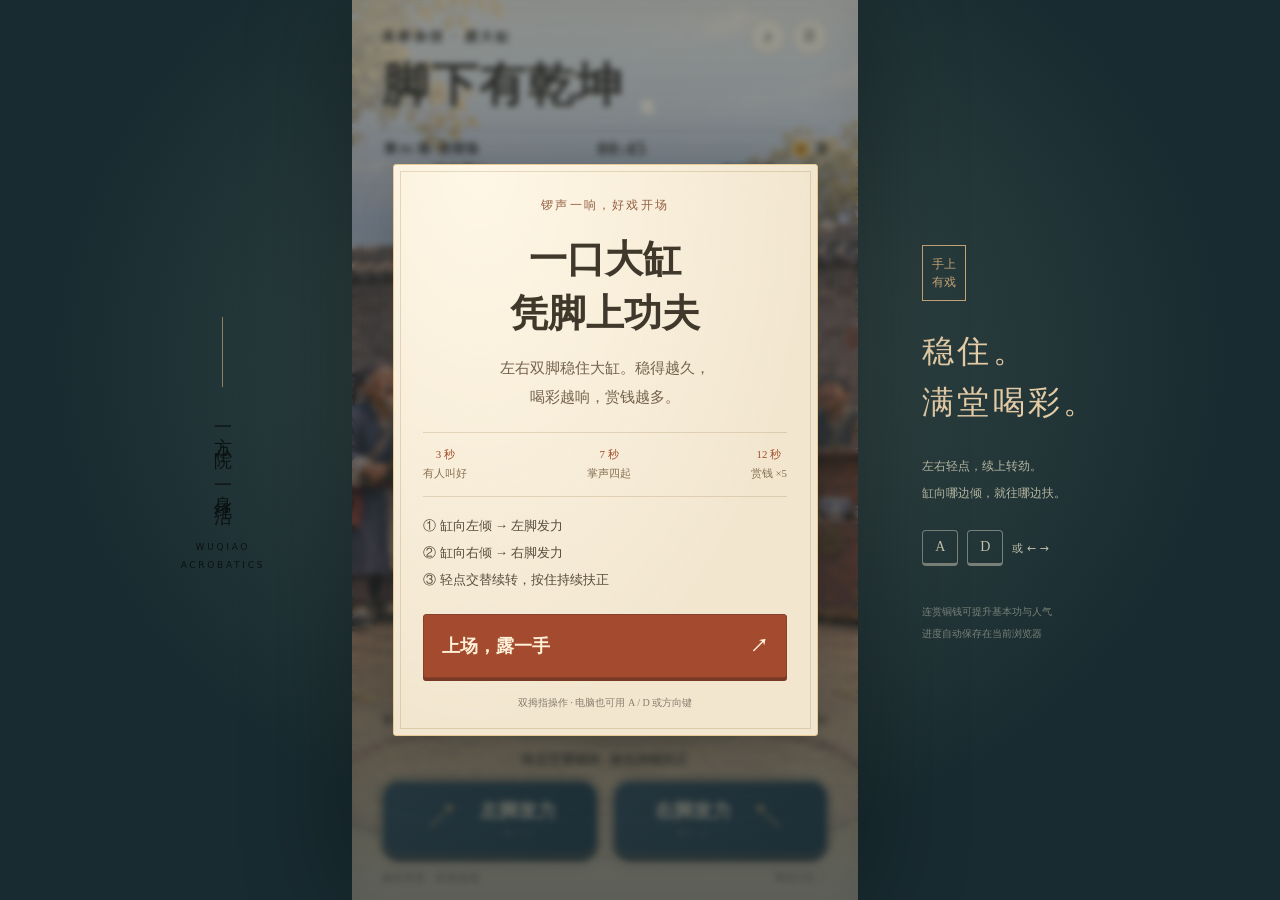
==== wuqiao-offline.html @ 646e7feb "Publish portable Wuqiao acrobatics game and offline demo" ====
<!doctype html>
<html lang="zh-CN">
<head>
  <meta charset="UTF-8"><meta name="viewport" content="width=device-width, initial-scale=1, viewport-fit=cover, maximum-scale=1">
  <meta name="theme-color" content="#243b44"><meta name="description" content="以吴桥蹬大缸为灵感的双指平衡游戏。稳住大缸，赢得满堂彩。">
  <title>脚下有乾坤 · 吴桥蹬大缸</title>
  <link rel="icon" href="data:image/svg+xml,%3Csvg xmlns='http://www.w3.org/2000/svg' viewBox='0 0 80 80'%3E%3Crect width='80' height='80' rx='20' fill='%23243b44'/%3E%3Ctext x='40' y='55' text-anchor='middle' font-size='48' fill='%23edc584'%3E技%3C/text%3E%3C/svg%3E">
  <style>600;700;800;900&display=swap');
:root{color-scheme:light;--ink:#263e47;--paper:#f7e8cd;--gold:#ebbf71;--red:#a1432b;--serif:'Noto Serif SC','Songti SC','STSong',serif}
*{box-sizing:border-box;-webkit-tap-highlight-color:transparent}html,body{margin:0;min-height:100%;overscroll-behavior:none}body{background:#182b30;color:var(--paper);font-family:var(--serif);display:flex;align-items:center;justify-content:center;min-height:100svh;gap:64px;background-image:radial-gradient(ellipse at 50% 40%,#3a4c48 0,transparent 65%);overflow:hidden}button{font:inherit;cursor:pointer;border:0;color:inherit;touch-action:manipulation}button:focus-visible{outline:3px solid #eebc62;outline-offset:4px}button:disabled{cursor:default;opacity:.5}button:active{filter:brightness(.96)}.game{position:relative;width:min(100vw,56.25svh);height:min(177.7778vw,100svh);aspect-ratio:9/16;overflow:hidden;container-type:inline-size;background:#a99b81;box-shadow:0 0 100px #0005;user-select:none;-webkit-user-select:none;isolation:isolate}canvas{position:absolute;inset:0;width:100%;height:100%}.vignette{position:absolute;inset:0;pointer-events:none;background:linear-gradient(180deg,#f5e8cec7 0%,#f4e8d29c 13%,transparent 30%,transparent 72%,#e5d1ac99 87%,#eddcbd 100%);box-shadow:inset 0 0 50px #3c271a26}.header{position:absolute;top:2.1%;left:6%;right:6%;color:#332a21}.topline{display:flex;align-items:center;justify-content:space-between}.edition{font-size:2.6cqw;letter-spacing:.22em;font-weight:700}.header-actions{display:flex;gap:1.2cqw}.icon-button{background:#f8e8cb90;border:1px solid #70593b44;border-radius:50%;height:7.1cqw;width:7.1cqw;color:#473623;font-family:Georgia,serif;font-size:3.7cqw;display:grid;place-items:center;line-height:1}.header h1{margin:.5cqw 0 2.7cqw;font-size:9.2cqw;letter-spacing:.025em;font-weight:900;line-height:1.25;text-shadow:0 2px #f7e8c799}.seal{display:inline-block;font-size:2.5cqw;writing-mode:vertical-rl;background:var(--red);color:#fff2dc;border-radius:2px;padding:1.2cqw .6cqw;vertical-align:middle;margin-left:2cqw;transform:rotate(-7deg);font-weight:600;letter-spacing:.1em}.hud{display:flex;align-items:center;justify-content:space-between;border-top:1px solid #5c4b3555;border-bottom:1px solid #5c4b3555;padding:1.6cqw .3cqw;font-size:2.6cqw;font-weight:600;gap:3cqw}.timer{font-family:Georgia,serif;font-variant-numeric:tabular-nums;font-size:3.7cqw;letter-spacing:.06em}.purse{display:flex;align-items:center;gap:1.4cqw;min-width:12cqw;justify-content:end}.purse b{font-family:Georgia,serif;font-size:3.7cqw}.coin-icon{display:inline-block;width:3.5cqw;height:3.5cqw;border-radius:50%;background:#d99a38;box-shadow:inset 0 0 0 2px #edc978,0 1px 2px #4332;position:relative}.coin-icon:after{content:'';position:absolute;width:28%;height:28%;background:#8c601f;inset:36%}.balance-area{position:absolute;top:18.1%;left:16%;right:16%;color:#3c3429}.balance-label{display:flex;justify-content:space-between;font-size:2.7cqw;font-weight:700;margin-bottom:1.6cqw}.balance-track{height:2.3cqw;background:linear-gradient(90deg,#c36d42,#dbbb76 24%,#dbbb76 76%,#c36d42);border:1px solid #f8e9c5;border-radius:10px;position:relative;box-shadow:0 1px 4px #30201030}.safe-zone{position:absolute;left:32%;width:36%;top:0;bottom:0;background:#728d6a}.balance-center{position:absolute;left:50%;top:0;bottom:0;border-left:1px solid #f5e5c4aa}.needle{position:absolute;left:50%;top:-1.2cqw;width:2.5cqw;height:4.6cqw;transform:translateX(-50%);background:#ffedd0;border:1px solid #4d3f2c;box-shadow:0 1px 3px #0006;border-radius:2px;will-change:left}.crowd-state{display:flex;justify-content:space-between;gap:8px;font-size:2.35cqw;margin-top:1.9cqw;letter-spacing:.025em;text-shadow:0 1px 5px #fff9}.crowd-state strong{color:#973e22;white-space:nowrap}.controls{position:absolute;bottom:1.7%;left:6%;right:6%;color:#3a3025}.progress-caption{display:flex;align-items:baseline;justify-content:space-between;font-size:2.6cqw;letter-spacing:.07em}.progress-caption b{font-family:Georgia,var(--serif);font-size:2.5cqw;font-weight:500}.progress-caption em{font-size:4.8cqw;font-style:normal}.progress-track{height:.8cqw;background:#6c573f38;margin:1.2cqw 0;border-radius:5px;overflow:hidden}.progress-track span{height:100%;width:0;background:#9f472c;display:block;transition:width .12s linear}.control-hint{text-align:center;font-size:2.5cqw;margin:2.1cqw 0;color:#594c39;font-weight:600}.pads{display:flex;gap:3cqw}.pad{position:relative;flex:1;display:flex;align-items:center;justify-content:center;gap:4cqw;height:15cqw;background:linear-gradient(145deg,#3d5361,#243e4c);border:1px solid #d9b67b;outline:1px solid #34414b;outline-offset:2px;border-radius:3.5cqw;box-shadow:0 5px 0 #22323b,0 8px 15px #38260c35,inset 0 1px #ffffff30;color:#ffedcd;touch-action:none;font-size:3.8cqw;font-weight:700;transition:transform .08s,box-shadow .08s}.pad small{display:block;text-align:center;font:1.7cqw system-ui,sans-serif;opacity:.5;letter-spacing:.12em;margin-top:.8cqw}.pad-icon{font-family:serif;font-size:7cqw;font-weight:400;color:#e4b875}.pad.pressed{transform:translateY(3px);box-shadow:0 2px 0 #22323b,0 0 20px #efbb6177,inset 0 0 12px #f3c16e44;border-color:#ffdda0}.bottom-caption{display:flex;justify-content:space-between;margin-top:3cqw;font-size:2cqw;opacity:.7;letter-spacing:.09em}.bottom-caption button{padding:0;background:transparent;font-size:inherit}.toast{position:absolute;top:28%;left:50%;transform:translate(-50%,-10px);background:#263e47ee;color:#fff1d6;border:1px solid #d8b88088;padding:2cqw 4cqw;border-radius:6px;font-size:3cqw;white-space:nowrap;opacity:0;transition:.25s;pointer-events:none;z-index:4}.toast.show{opacity:1;transform:translate(-50%,0)}.combo-stamp{position:absolute;top:39%;right:6%;writing-mode:vertical-rl;background:#a33e28e8;border:2px solid #f4d598;color:#ffe7bb;padding:2cqw 1.6cqw;font-size:3.8cqw;transform:rotate(8deg) scale(.5);opacity:0;transition:.3s;pointer-events:none;box-shadow:0 2px 8px #0002}.combo-stamp.show{opacity:1;transform:rotate(8deg) scale(1)}.combo-stamp b{font:6cqw Georgia,serif;writing-mode:horizontal-tb;margin-top:1cqw}.foot-cue{position:absolute;top:56%;padding:.5cqw 1.5cqw;background:#fff1d5d9;border:1px solid #cba466;border-radius:10px;color:#6b4927;font-size:2.3cqw;opacity:0;pointer-events:none}.left-cue{left:30%}.right-cue{left:52%}.overlay{position:absolute;inset:0;z-index:10;display:flex;align-items:center;justify-content:center;background:linear-gradient(#1e2e3666,#182529a8);backdrop-filter:blur(3px);padding:8%;transition:opacity .25s}.overlay.hidden{opacity:0;pointer-events:none;visibility:hidden}.panel{width:100%;background:#f2e6cf;color:#3f382b;padding:7% 7% 5%;border:1px solid #e6c994;box-shadow:0 12px 65px #1a201e55;position:relative;border-radius:3px;text-align:center;background-image:radial-gradient(ellipse at 20% 0,#fff7e6,transparent 70%);max-height:95%;overflow:auto;scrollbar-width:thin}.panel:before{content:'';position:absolute;inset:6px;border:1px solid #a3834b44;pointer-events:none}.eyebrow{font-size:2.4cqw;letter-spacing:.18em;color:#946143}.panel h2{font-size:7.6cqw;line-height:1.4;font-weight:800;margin:3.8cqw 0 2.5cqw}.intro-copy{font-size:3cqw;line-height:1.9;color:#74634c;margin:0}.reward-ladder{display:flex;border-block:1px solid #93744638;margin:4cqw 0;padding:3cqw 0;justify-content:space-between;font-size:2.15cqw;color:#857052;gap:1cqw}.reward-ladder b{display:block;font:4.3cqw Georgia,var(--serif);color:#a14c2d;margin-bottom:1cqw}.how-to{display:grid;gap:1.7cqw;text-align:left;font-size:2.6cqw;margin:4cqw 0 5cqw;color:#574b3b}.primary{width:100%;background:#a44a2f;color:#fff2d9;padding:3.8cqw 3.5cqw;font-size:3.5cqw;font-weight:700;display:flex;align-items:center;justify-content:space-between;border:1px solid #86412d;box-shadow:0 3px 0 #783823;border-radius:3px}.primary:hover{background:#b25435}.panel-foot{font-size:2cqw;opacity:.6;margin:3cqw 0 .5cqw;line-height:1.7}.loading{position:absolute;inset:0;background:#e9ddc4;z-index:20;display:flex;flex-direction:column;align-items:center;justify-content:center;color:#514330;gap:18px;transition:opacity .5s}.loading.hidden{opacity:0;pointer-events:none}.loading-mark{font-size:14cqw;border:2px solid #a14e34;width:25cqw;height:25cqw;display:grid;place-items:center;color:#a14e34;border-radius:50%;margin-bottom:15px}.loading b{font-size:4cqw;letter-spacing:.2em}.loading>span:last-of-type{font-size:2.5cqw;opacity:.65}.load-line{width:30%;height:2px;background:#aa8d5b44;overflow:hidden}.load-line i{display:block;width:40%;height:100%;background:#a14e34;animation:load 1.4s infinite ease-in-out}@keyframes load{from{transform:translateX(-100%)}to{transform:translateX(350%)}}.desktop-note{display:flex;flex-direction:column;align-items:center;gap:30px;width:130px;opacity:.65}.note-rule{width:1px;height:70px;background:#c9ad77}.vertical-label{writing-mode:vertical-rl;font-size:18px;letter-spacing:.35em}.desktop-note p{font:9px/2 system-ui,sans-serif;letter-spacing:.3em;text-align:center}.desktop-instructions{width:200px;align-self:center}.small-seal{border:1px solid #c4a477;color:#c4a477;padding:9px;display:inline-block;font-size:12px;line-height:1.5}.desktop-instructions h3{font-size:32px;line-height:1.6;font-weight:500;letter-spacing:.1em;margin:25px 0;color:#e2cba5}.desktop-instructions p{font-size:12px;line-height:2.2;color:#b6b7a3}.key-row{display:flex;gap:9px;align-items:center;margin:24px 0;font:11px system-ui;color:#c2c0a9}kbd{border:1px solid #788078;border-bottom-width:3px;border-radius:4px;padding:8px 12px;font:14px Georgia}.desktop-instructions .tiny{font-size:10px;opacity:.6;margin-top:35px}.result-score{display:flex;justify-content:center;gap:5cqw;margin:3cqw 0}.result-score div{min-width:25%;font-size:2.2cqw;color:#77654d}.result-score strong{display:block;font:6cqw Georgia,var(--serif);color:#a14c2d;margin-bottom:1cqw}.result-reason{font-size:2.8cqw;line-height:1.8;color:#77654d}.shop{border-block:1px solid #b49b724d;margin:4cqw 0;padding:2cqw 0}.shop-row{display:flex;align-items:center;justify-content:space-between;gap:2cqw;text-align:left;padding:2cqw 0}.shop-row b{display:block;font-size:2.8cqw}.shop-row small{display:block;color:#897558;font-size:2.1cqw;margin-top:.7cqw}.buy{background:#2d4752;color:#f5e1bb;padding:2cqw 2.5cqw;font-size:2.5cqw;border-radius:3px;white-space:nowrap}.secondary{width:100%;margin-top:2cqw;background:transparent;border:1px solid #aa927066;padding:2.7cqw;font-size:2.7cqw;color:#6c5940}.about-copy{text-align:left;font-size:2.7cqw;line-height:1.9;color:#6c5940}.about-copy a{color:#9d4b2e}.level-chooser{display:flex;gap:1.5cqw;margin-bottom:3cqw}.level-chooser button{flex:1;background:#e2d2b4;border:1px solid #bda780;padding:1.8cqw .5cqw;font-size:2.1cqw}.level-chooser button.selected{background:#2e4650;color:#f2dfbc}.error-note{font-size:3cqw;line-height:1.8;padding:6cqw;text-align:center;color:#983e2a}@media(max-width:1050px){body{gap:30px}.desktop-note{display:none}}@media(max-width:760px){body{gap:0;background:#253940}.desktop-instructions{display:none}.game{box-shadow:none}.pad small{display:none}}@media(prefers-reduced-motion:reduce){*{scroll-behavior:auto!important}.load-line i{animation:none}}
</style>
</head>
<body>
<aside class="desktop-note"><span class="note-rule"></span><span class="vertical-label">一方小院 · 一身绝活</span><p>WUQIAO<br>ACROBATICS</p></aside>
<main class="game" id="game" aria-label="脚下有乾坤，双脚蹬缸平衡游戏">
  <canvas id="scene" width="540" height="960" aria-label="艺人用双脚托起大缸；使用下方左右发力按钮维持平衡"></canvas>
  <div class="vignette"></div>
  <header class="header">
    <div class="topline"><span class="edition">吴桥杂技 · 蹬大缸</span><div class="header-actions"><button id="sound" class="icon-button" aria-label="关闭音效" title="音效">♪</button><button id="pause" class="icon-button" aria-label="暂停游戏" title="暂停">Ⅱ</button></div></div>
    <h1>脚下有乾坤<span class="seal">绝活</span></h1>
    <div class="hud"><span id="level-name">第一场 · 杂技小院</span><span class="timer" id="timer">00:45</span><span class="purse"><i class="coin-icon"></i><b id="coins">0</b></span></div>
  </header>
  <section class="balance-area" aria-label="平衡与喝彩状态">
    <div class="balance-label"><span id="balance-label">稳住重心</span><span id="streak-label">静待开场</span></div>
    <div class="balance-track"><span class="safe-zone"></span><span class="balance-center"></span><span id="needle" class="needle"></span></div>
    <div class="crowd-state"><span id="crowd-text">小院里，等你露一手</span><strong id="multiplier">赏钱 ×1</strong></div>
  </section>
  <div id="toast" class="toast" role="status"></div>
  <div class="combo-stamp" id="combo-stamp"><span>满堂彩</span><b>×3</b></div>
  <div class="foot-cue left-cue" id="left-cue">左脚 ↑</div><div class="foot-cue right-cue" id="right-cue">右脚 ↑</div>
  <footer class="controls">
    <div class="progress-caption"><span id="objective">稳转目标</span><b><em id="stable-seconds">0.0</em><span id="target-seconds"> / 15 秒</span></b></div>
    <div class="progress-track"><span id="progress"></span></div>
    <div id="hint" class="control-hint">缸往哪边倒，就按哪边扶稳</div>
    <div class="pads"><button id="left" class="pad" aria-label="左脚发力，向右扶正"><span class="pad-icon">↗</span><span>左脚发力<small>A / ←</small></span></button><button id="right" class="pad" aria-label="右脚发力，向左扶正"><span>右脚发力<small>D / →</small></span><span class="pad-icon">↖</span></button></div>
    <div class="bottom-caption"><span>稳住有赏 · 好戏连场</span><button id="about" aria-label="了解吴桥蹬大缸">绝活小记 ↗</button></div>
  </footer>
  <section class="overlay" id="overlay" aria-label="游戏菜单">
    <div class="panel intro" id="panel">
      <span class="eyebrow">锣声一响，好戏开场</span><h2>一口大缸<br>凭脚上功夫</h2>
      <p class="intro-copy">左右双脚稳住大缸。稳得越久，<br>喝彩越响，赏钱越多。</p>
      <div class="reward-ladder"><span><b>3 秒</b>有人叫好</span><span><b>7 秒</b>掌声四起</span><span><b>12 秒</b>赏钱 ×5</span></div>
      <div class="how-to"><span>① 缸向左倾 → 左脚发力</span><span>② 缸向右倾 → 右脚发力</span><span>③ 轻点交替续转，按住持续扶正</span></div>
      <button class="primary" id="start">上场，露一手 <span>↗</span></button>
      <p class="panel-foot">双拇指操作 · 电脑也可用 A / D 或方向键</p>
    </div>
  </section>
  <div class="loading" id="loading"><span class="loading-mark">技</span><b>好戏，正在准备</b><span id="load-status">搬大缸 · 摆场子</span><div class="load-line"><i></i></div></div>
</main>
<aside class="desktop-instructions"><span class="small-seal">手上<br>有戏</span><h3>稳住。<br>满堂喝彩。</h3><p>左右轻点，续上转劲。<br>缸向哪边倾，就往哪边扶。</p><div class="key-row"><kbd>A</kbd><kbd>D</kbd><span>或 ← →</span></div><p class="tiny">连赏铜钱可提升基本功与人气<br>进度自动保存在当前浏览器</p></aside>
<script>(()=>{
const EMBEDDED_ASSETS={"background": "[data-uri]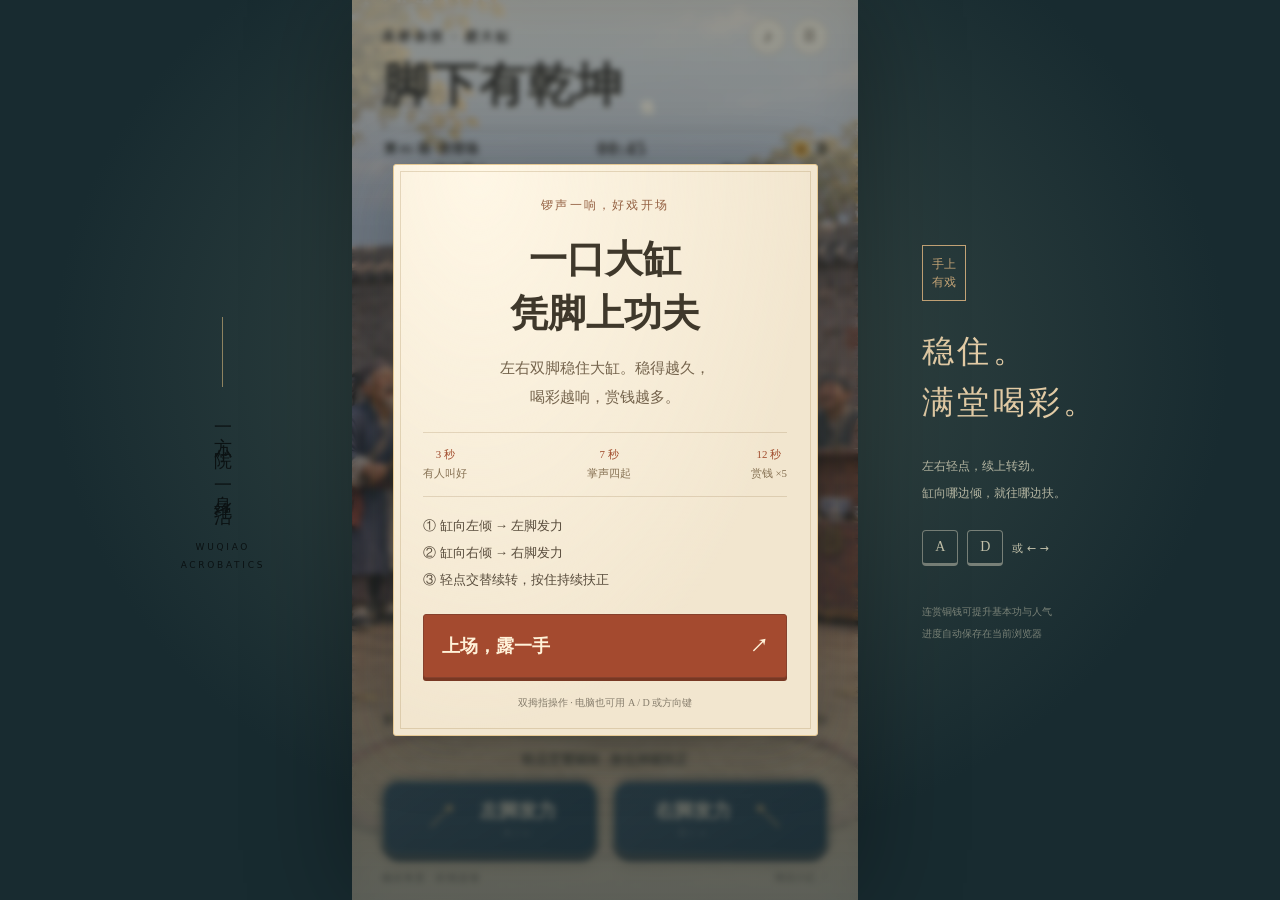
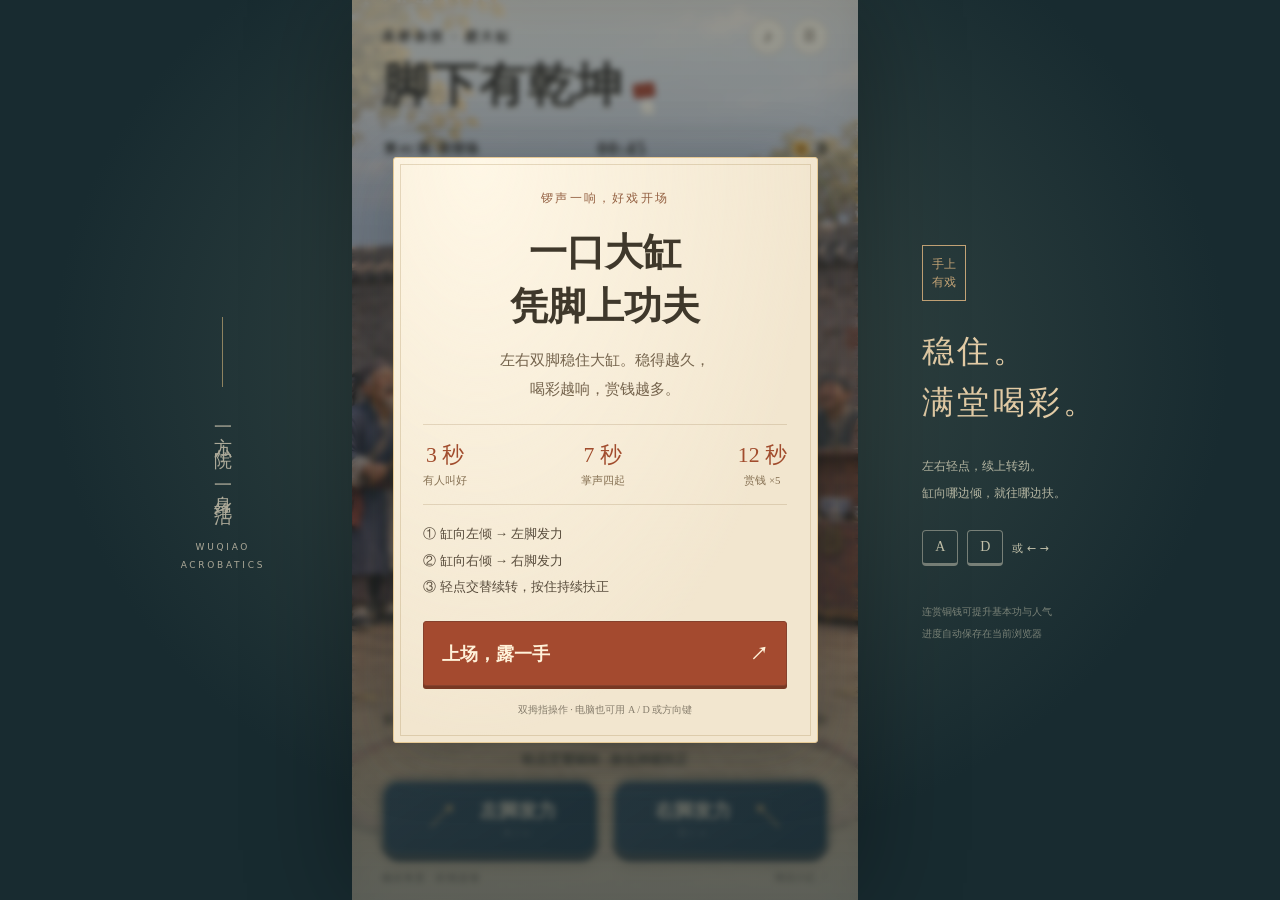
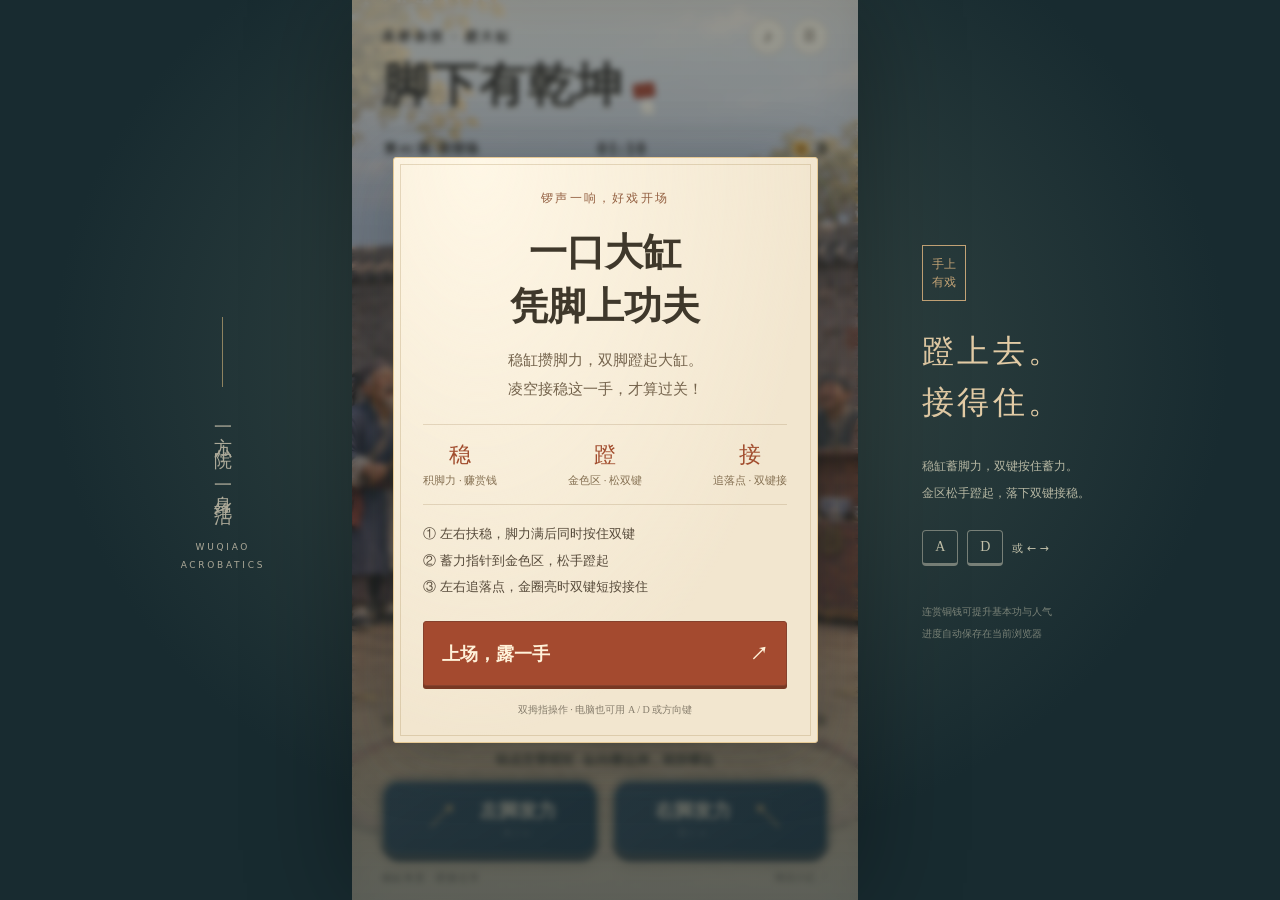
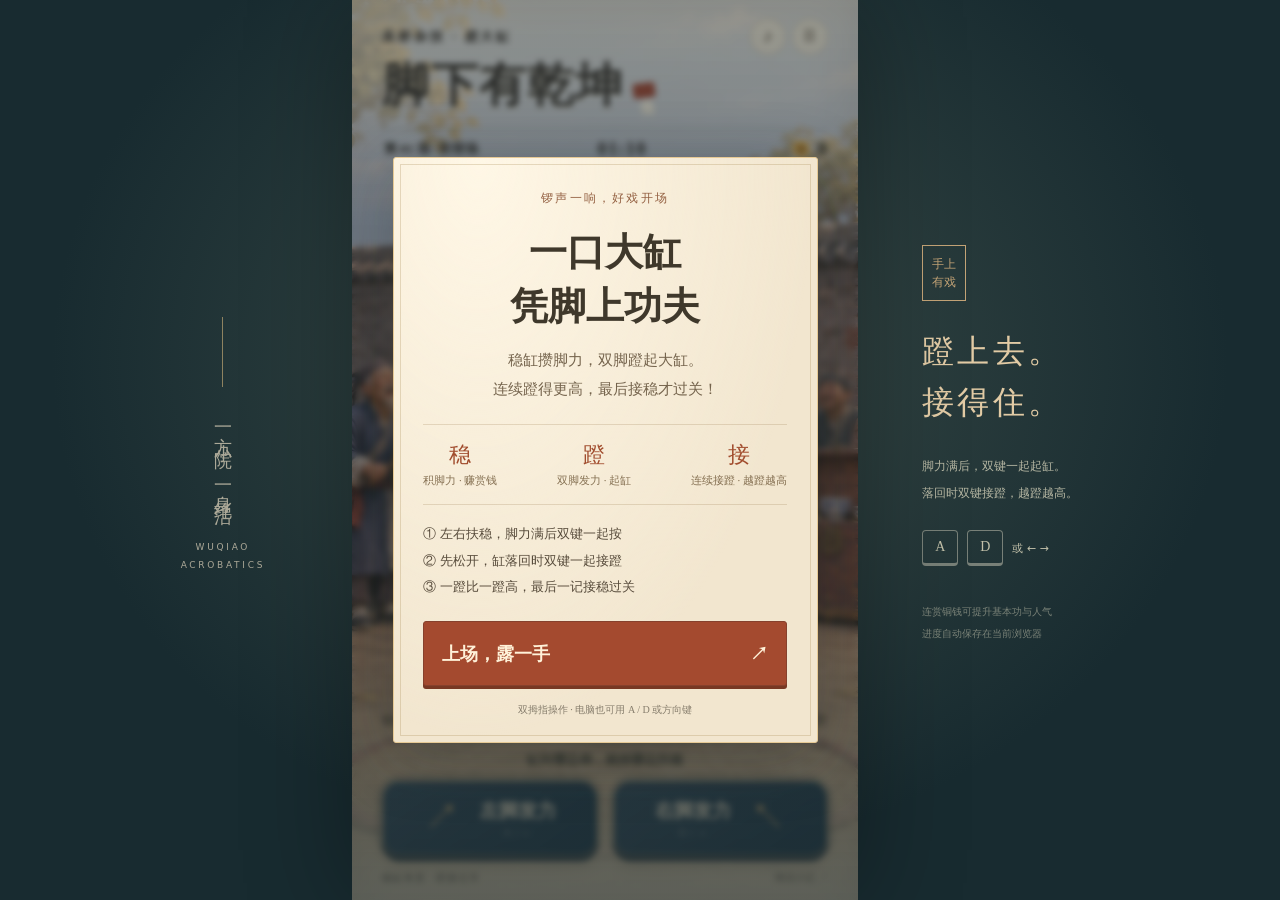
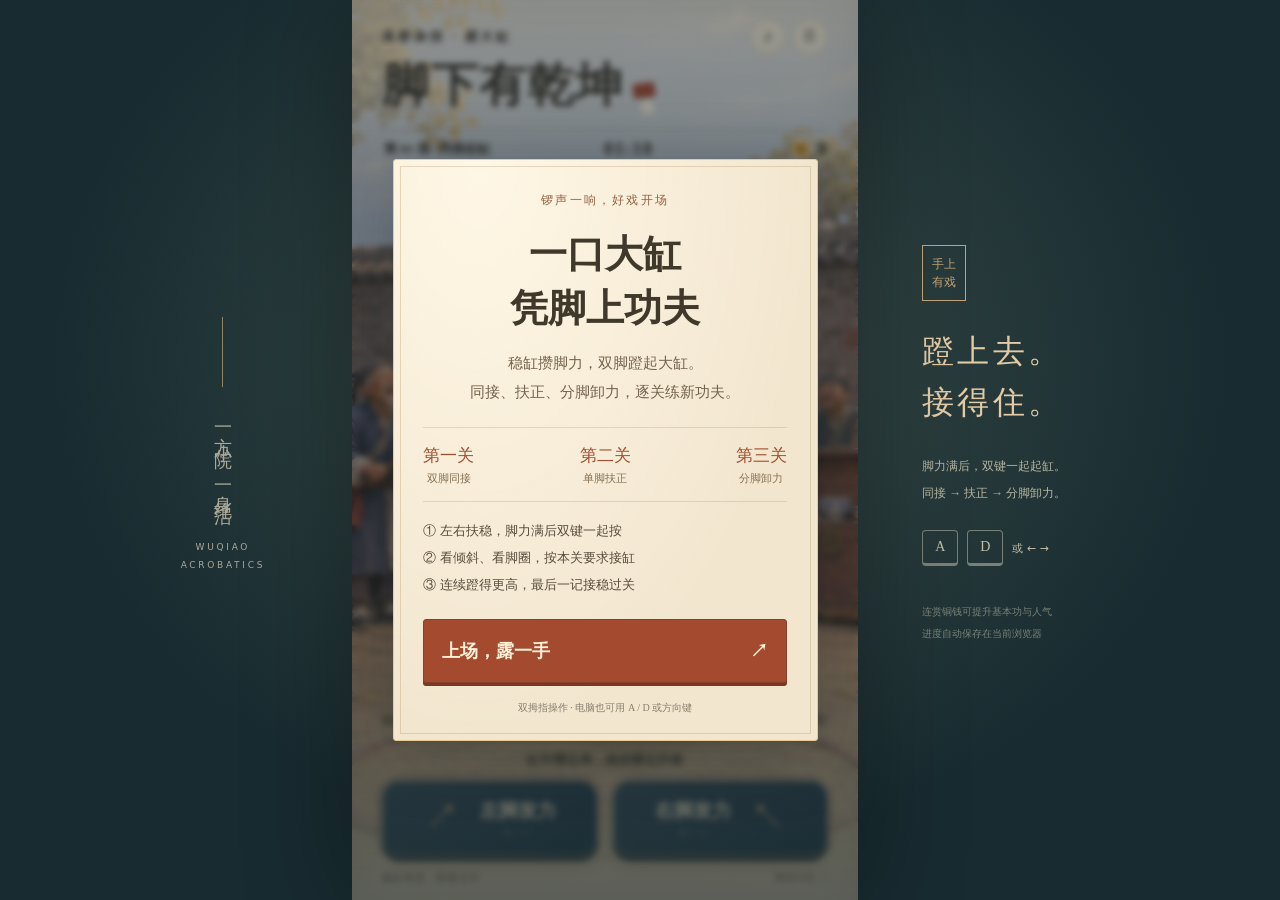
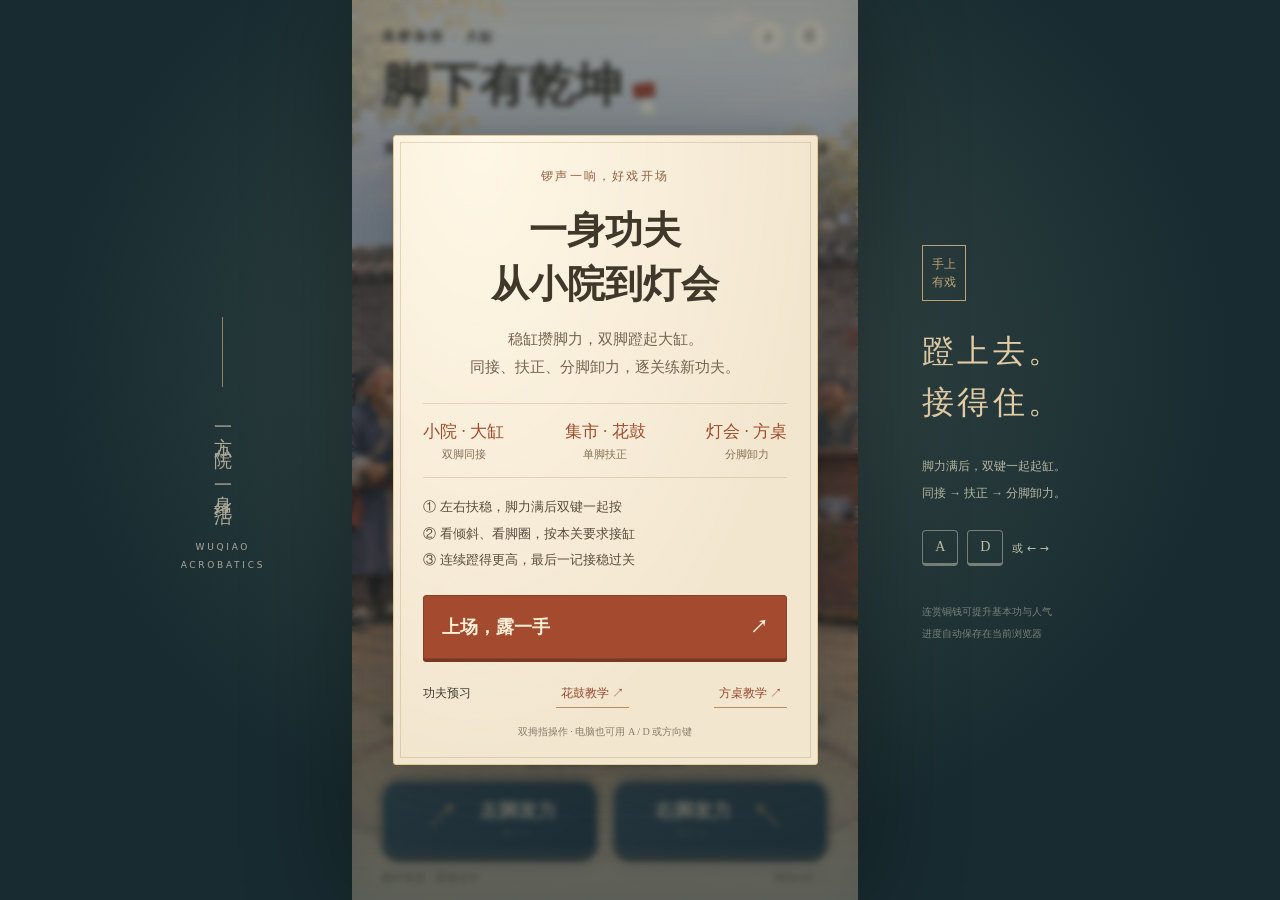
